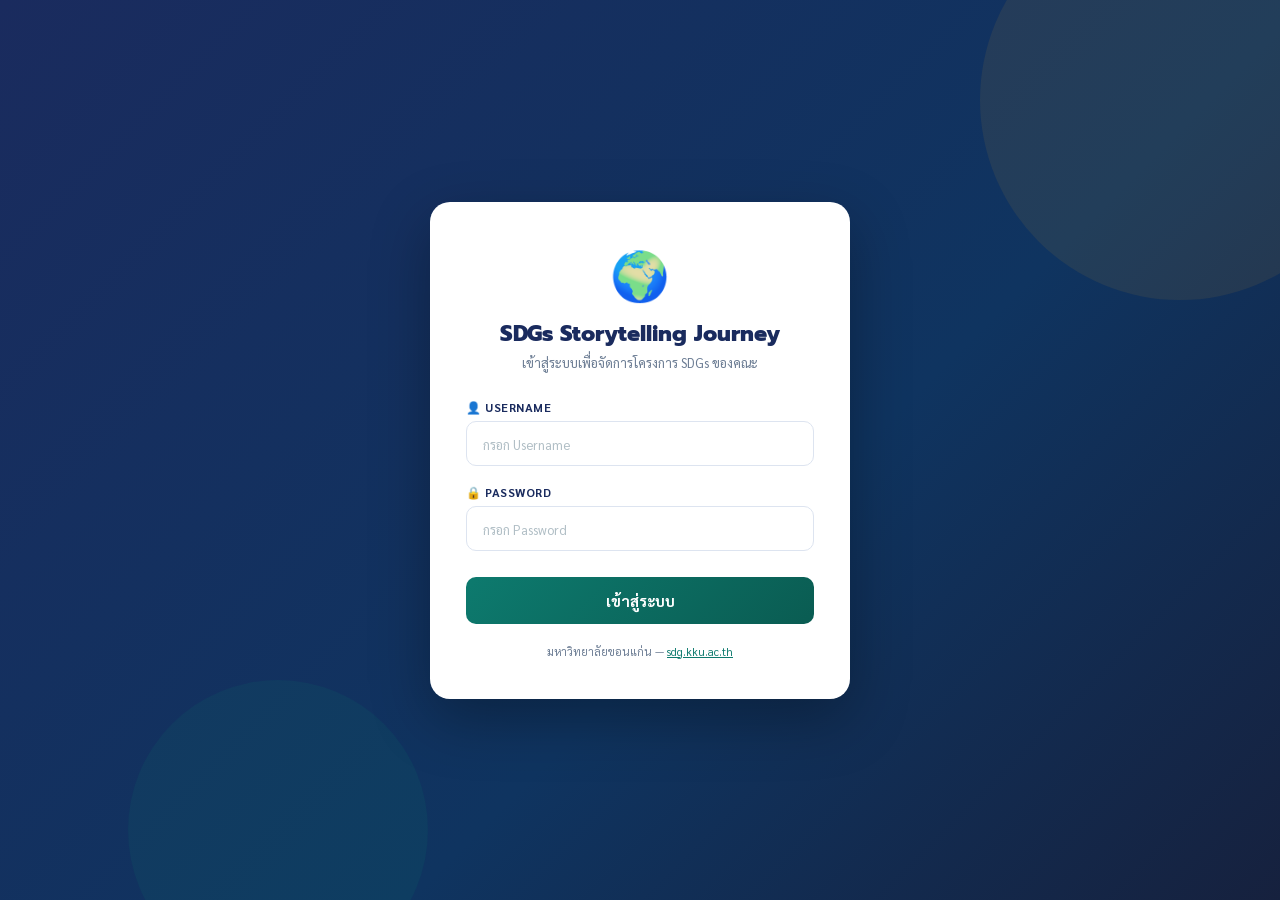
==== index.html @ 26da1ef9 "index.html" ====
<!DOCTYPE html>
<html lang="th">
<head>
  <meta charset="UTF-8">
  <meta name="viewport" content="width=device-width, initial-scale=1.0">
  <title>เข้าสู่ระบบ — SDGs Storytelling Journey</title>
  <link href="https://fonts.googleapis.com/css2?family=Sarabun:wght@300;400;500;600;700;800&family=Prompt:wght@300;400;600;700;800&display=swap" rel="stylesheet">
  <link rel="stylesheet" href="styles.css">
  <style>
    .login-wrapper{min-height:100vh;display:flex;align-items:center;justify-content:center;background:linear-gradient(135deg,#1a2b5e 0%,#0f3460 60%,#16213e 100%);padding:20px;position:relative;overflow:hidden;}
    .login-wrapper::before{content:'';position:absolute;top:-100px;right:-100px;width:400px;height:400px;border-radius:50%;background:rgba(200,146,42,0.1);}
    .login-wrapper::after{content:'';position:absolute;bottom:-80px;left:10%;width:300px;height:300px;border-radius:50%;background:rgba(13,122,110,0.12);}
    .login-card{background:white;border-radius:20px;padding:40px 36px;width:100%;max-width:420px;box-shadow:0 20px 60px rgba(0,0,0,0.3);position:relative;z-index:1;}
    .login-logo{text-align:center;margin-bottom:28px;}
    .login-logo .emoji{font-size:48px;margin-bottom:12px;display:block;}
    .login-logo h1{font-family:'Prompt',sans-serif;font-size:22px;font-weight:800;color:var(--kku-navy);margin-bottom:4px;}
    .login-logo p{font-size:13px;color:var(--kku-gray);}
    .login-field{margin-bottom:18px;}
    .login-field label{font-size:12px;font-weight:700;color:var(--kku-navy);letter-spacing:0.5px;text-transform:uppercase;margin-bottom:6px;display:block;}
    .login-field input{width:100%;padding:12px 16px;border:1.5px solid var(--kku-border);border-radius:10px;font-family:'Sarabun',sans-serif;font-size:15px;outline:none;transition:all 0.2s;}
    .login-field input:focus{border-color:var(--kku-teal);box-shadow:0 0 0 3px rgba(13,122,110,0.1);}
    .login-btn{width:100%;padding:14px;background:linear-gradient(135deg,var(--kku-teal),#0a5c52);color:white;border:none;border-radius:10px;font-family:'Sarabun',sans-serif;font-size:15px;font-weight:700;cursor:pointer;transition:all 0.2s;margin-top:8px;}
    .login-btn:hover{transform:translateY(-2px);box-shadow:0 6px 20px rgba(13,122,110,0.4);}
    .login-btn:disabled{opacity:0.6;cursor:not-allowed;transform:none;}
    .login-error{background:#fff5f5;border:1px solid #ffd7d7;color:#e74c3c;padding:10px 14px;border-radius:8px;font-size:13px;margin-bottom:16px;display:none;text-align:center;}
    .login-error.show{display:block;}
    .login-footer{text-align:center;margin-top:20px;font-size:11px;color:var(--kku-gray);}
  </style>
</head>
<body>
<div class="login-wrapper">
  <div class="login-card">
    <div class="login-logo">
      <span class="emoji">🌍</span>
      <h1>SDGs Storytelling Journey</h1>
      <p>เข้าสู่ระบบเพื่อจัดการโครงการ SDGs ของคณะ</p>
    </div>
    <div class="login-error" id="loginError"></div>
    <div class="login-field">
      <label>👤 Username</label>
      <input type="text" id="username" placeholder="กรอก Username" autocomplete="username">
    </div>
    <div class="login-field">
      <label>🔒 Password</label>
      <input type="password" id="password" placeholder="กรอก Password" autocomplete="current-password">
    </div>
    <button class="login-btn" id="loginBtn" onclick="doLogin()">เข้าสู่ระบบ</button>
    <div class="login-footer">มหาวิทยาลัยขอนแก่น — <a href="https://sdg.kku.ac.th" style="color:var(--kku-teal)">sdg.kku.ac.th</a></div>
  </div>
</div>
<script>
// ⚠️ ใส่ URL เดียวกับใน app-sdgs.js
const API_URL = 'https://script.google.com/macros/s/AKfycbz3GW1VJu64Km4n9rypJGkpVUV67hJTUNVjgd6P4mC_xLfkzTocqQq1fVTcHf-sWgGz/exec';

// Enter key = submit
document.getElementById('password').addEventListener('keydown', function(e) {
  if (e.key === 'Enter') doLogin();
});
document.getElementById('username').addEventListener('keydown', function(e) {
  if (e.key === 'Enter') document.getElementById('password').focus();
});

async function doLogin() {
  const username = document.getElementById('username').value.trim();
  const password = document.getElementById('password').value.trim();
  const errDiv = document.getElementById('loginError');
  const btn = document.getElementById('loginBtn');

  errDiv.classList.remove('show');

  if (!username || !password) {
    errDiv.textContent = 'กรุณากรอก Username และ Password';
    errDiv.classList.add('show');
    return;
  }

  btn.textContent = '⏳ กำลังเข้าสู่ระบบ...';
  btn.disabled = true;

  try {
    const url = API_URL + '?action=login&username=' + encodeURIComponent(username) + '&password=' + encodeURIComponent(password);
    const res = await fetch(url);
    const result = await res.json();

    if (result.status === 'success') {
      // Save session
      sessionStorage.setItem('sdg_user', JSON.stringify({
        username: result.username,
        faculty_name: result.faculty_name,
        role: result.role
      }));
      // Redirect to dashboard
      window.location.href = 'dashboard.html';
    } else {
      errDiv.textContent = result.message || 'เข้าสู่ระบบไม่สำเร็จ';
      errDiv.classList.add('show');
    }
  } catch (error) {
    errDiv.textContent = 'เกิดข้อผิดพลาด: ' + error.message;
    errDiv.classList.add('show');
  } finally {
    btn.textContent = 'เข้าสู่ระบบ';
    btn.disabled = false;
  }
}
</script>
</body>
</html>
---- styles.css ----
/* ══════════════════════════════════════════
   SDGs Storytelling Journey – KKU SDG Template
   styles.css
   ══════════════════════════════════════════ */

:root {
  --kku-navy: #1a2b5e;
  --kku-gold: #c8922a;
  --kku-teal: #0d7a6e;
  --kku-light: #f4f7fb;
  --kku-white: #ffffff;
  --kku-gray: #6b7c93;
  --kku-border: #dde4f0;
  --accent1: #e74c3c;
  --accent2: #3498db;
  --accent3: #27ae60;
  --shadow-sm: 0 2px 8px rgba(26,43,94,0.08);
  --shadow-md: 0 6px 24px rgba(26,43,94,0.12);
  --shadow-lg: 0 12px 48px rgba(26,43,94,0.18);
}

* { box-sizing: border-box; margin: 0; padding: 0; }

body {
  font-family: 'Sarabun', sans-serif;
  background: var(--kku-light);
  color: #1e2d4a;
  min-height: 100vh;
}

/* ── HEADER ── */
.site-header {
  background: linear-gradient(135deg, var(--kku-navy) 0%, #0f3460 60%, #16213e 100%);
  padding: 0;
  position: relative;
  overflow: hidden;
}
.site-header::before {
  content: '';
  position: absolute;
  top: -60px; right: -80px;
  width: 340px; height: 340px;
  border-radius: 50%;
  background: rgba(200,146,42,0.12);
}
.site-header::after {
  content: '';
  position: absolute;
  bottom: -40px; left: 10%;
  width: 200px; height: 200px;
  border-radius: 50%;
  background: rgba(13,122,110,0.15);
}
.header-inner {
  max-width: 900px;
  margin: 0 auto;
  padding: 36px 32px 28px;
  position: relative; z-index: 1;
}
.header-badge {
  display: inline-flex;
  align-items: center;
  gap: 8px;
  background: rgba(200,146,42,0.18);
  border: 1px solid rgba(200,146,42,0.4);
  color: #f0c76a;
  font-size: 11px;
  font-weight: 700;
  letter-spacing: 1.5px;
  text-transform: uppercase;
  padding: 5px 14px;
  border-radius: 20px;
  margin-bottom: 14px;
}
.header-badge .dot {
  width: 7px; height: 7px;
  background: #f0c76a;
  border-radius: 50%;
  animation: pulse 1.8s infinite;
}
@keyframes pulse { 0%,100%{opacity:1} 50%{opacity:0.4} }

.header-title {
  font-family: 'Prompt', sans-serif;
  font-size: 28px;
  font-weight: 800;
  color: #ffffff;
  line-height: 1.2;
  margin-bottom: 8px;
}
.header-title span { color: #f0c76a; }
.header-subtitle {
  color: rgba(255,255,255,0.65);
  font-size: 14px;
  font-weight: 400;
  line-height: 1.6;
}
.header-sdg-row {
  display: flex;
  align-items: center;
  gap: 6px;
  margin-top: 18px;
  flex-wrap: wrap;
}
.sdg-mini-badge {
  width: 28px; height: 28px;
  border-radius: 5px;
  display: flex; align-items: center; justify-content: center;
  font-size: 9px; font-weight: 800;
  color: white; cursor: default;
  transition: transform 0.15s;
}
.sdg-mini-badge:hover { transform: scale(1.18); }

/* ── MAIN CONTAINER ── */
.main { max-width: 900px; margin: 0 auto; padding: 32px 20px 60px; }

/* ── SECTION WRAPPER ── */
.section-card {
  background: white;
  border-radius: 16px;
  box-shadow: var(--shadow-sm);
  border: 1px solid var(--kku-border);
  margin-bottom: 20px;
  overflow: hidden;
  transition: box-shadow 0.2s;
}
.section-card:hover { box-shadow: var(--shadow-md); }

.section-header {
  display: flex;
  align-items: center;
  gap: 14px;
  padding: 18px 24px;
  border-bottom: 1px solid var(--kku-border);
  background: linear-gradient(to right, #f8faff, white);
  cursor: pointer;
  user-select: none;
}
.section-icon {
  width: 42px; height: 42px;
  border-radius: 11px;
  display: flex; align-items: center; justify-content: center;
  font-size: 18px;
  flex-shrink: 0;
}
.section-num {
  font-family: 'Prompt', sans-serif;
  font-size: 11px;
  font-weight: 700;
  letter-spacing: 1.5px;
  text-transform: uppercase;
  color: var(--kku-gray);
}
.section-title {
  font-family: 'Prompt', sans-serif;
  font-size: 16px;
  font-weight: 700;
  color: var(--kku-navy);
}
.section-toggle {
  margin-left: auto;
  width: 28px; height: 28px;
  border-radius: 8px;
  background: var(--kku-light);
  border: none;
  cursor: pointer;
  display: flex; align-items: center; justify-content: center;
  font-size: 12px;
  transition: all 0.2s;
  color: var(--kku-gray);
  flex-shrink: 0;
}
.section-toggle.open { background: var(--kku-navy); color: white; transform: rotate(180deg); }

.section-body {
  padding: 24px;
  display: none;
}
.section-body.open { display: block; }

/* ── FORM ELEMENTS ── */
.field-group { margin-bottom: 18px; }
.field-row { display: grid; grid-template-columns: 1fr 1fr; gap: 16px; }
.field-row-3 { display: grid; grid-template-columns: 1fr 1fr 1fr; gap: 14px; }

label {
  display: block;
  font-size: 12px;
  font-weight: 700;
  color: var(--kku-navy);
  letter-spacing: 0.5px;
  text-transform: uppercase;
  margin-bottom: 6px;
}
label .req { color: #e74c3c; margin-left: 2px; }
label .hint {
  font-weight: 400;
  text-transform: none;
  color: var(--kku-gray);
  font-size: 11px;
  letter-spacing: 0;
  margin-left: 6px;
}

input[type="text"],
input[type="date"],
input[type="url"],
select,
textarea {
  width: 100%;
  padding: 10px 14px;
  border: 1.5px solid var(--kku-border);
  border-radius: 9px;
  font-family: 'Sarabun', sans-serif;
  font-size: 14px;
  color: #1e2d4a;
  background: white;
  transition: border-color 0.2s, box-shadow 0.2s;
  outline: none;
  appearance: none;
}
input:focus, select:focus, textarea:focus {
  border-color: var(--kku-teal);
  box-shadow: 0 0 0 3px rgba(13,122,110,0.1);
}
textarea { resize: vertical; min-height: 80px; line-height: 1.6; }
select {
  cursor: pointer;
  background-image: url("data:image/svg+xml,%3Csvg xmlns='http://www.w3.org/2000/svg' width='12' height='8' viewBox='0 0 12 8'%3E%3Cpath d='M1 1l5 5 5-5' stroke='%236b7c93' stroke-width='1.5' fill='none' stroke-linecap='round'/%3E%3C/svg%3E");
  background-repeat: no-repeat;
  background-position: right 12px center;
  padding-right: 36px;
}

::placeholder { color: #b0bec5; font-size: 13px; }

/* ── VALIDATION ── */
.field-error input,
.field-error textarea,
.field-error select {
  border-color: #e74c3c !important;
  box-shadow: 0 0 0 3px rgba(231,76,60,0.1) !important;
}
.error-msg {
  color: #e74c3c;
  font-size: 11px;
  font-weight: 600;
  margin-top: 4px;
  display: none;
}
.field-error .error-msg {
  display: block;
}

/* ── SDG PICKER ── */
.sdg-picker-grid {
  display: grid;
  grid-template-columns: repeat(9, 1fr);
  gap: 6px;
  margin-top: 8px;
}
.sdg-pick-btn {
  aspect-ratio: 1;
  border-radius: 8px;
  border: none;
  cursor: pointer;
  display: flex; flex-direction: column;
  align-items: center; justify-content: center;
  font-size: 10px; font-weight: 800;
  color: white;
  opacity: 0.45;
  transition: opacity 0.15s, transform 0.15s, box-shadow 0.15s;
  position: relative;
}
.sdg-pick-btn:hover { opacity: 0.8; transform: scale(1.07); }
.sdg-pick-btn.selected { opacity: 1; transform: scale(1.07); box-shadow: 0 3px 12px rgba(0,0,0,0.25); }
.sdg-pick-btn .sdg-num { font-size: 13px; font-weight: 800; line-height: 1; }
.sdg-pick-btn .sdg-lbl { font-size: 7px; font-weight: 600; line-height: 1.2; text-align: center; margin-top: 2px; opacity: 0.9; }

/* SDG colors */
.sdg-1{background:#e5243b} .sdg-2{background:#dda63a} .sdg-3{background:#4c9f38}
.sdg-4{background:#c5192d} .sdg-5{background:#ff3a21} .sdg-6{background:#26bde2}
.sdg-7{background:#fcc30b;color:#333 !important} .sdg-8{background:#a21942}
.sdg-9{background:#fd6925} .sdg-10{background:#dd1367} .sdg-11{background:#fd9d24;color:#333 !important}
.sdg-12{background:#bf8b2e} .sdg-13{background:#3f7e44} .sdg-14{background:#0a97d9}
.sdg-15{background:#56c02b} .sdg-16{background:#00689d} .sdg-17{background:#19486a}

/* ── ACTIVITIES TIMELINE ── */
.activities-list { list-style: none; }
.activity-item {
  display: flex;
  gap: 16px;
  margin-bottom: 16px;
  position: relative;
}
.activity-item::before {
  content: '';
  position: absolute;
  left: 19px; top: 42px;
  width: 2px;
  bottom: -16px;
  background: linear-gradient(to bottom, var(--kku-teal), transparent);
  opacity: 0.3;
}
.activity-item:last-child::before { display: none; }

.activity-dot {
  width: 40px; height: 40px;
  border-radius: 50%;
  background: linear-gradient(135deg, var(--kku-teal), #0a5c52);
  color: white;
  display: flex; align-items: center; justify-content: center;
  font-size: 14px; font-weight: 800;
  flex-shrink: 0;
  box-shadow: 0 3px 10px rgba(13,122,110,0.3);
  font-family: 'Prompt', sans-serif;
}
.activity-content { flex: 1; }
.activity-fields {
  background: #f8fbff;
  border: 1.5px solid #e0eaf8;
  border-radius: 12px;
  padding: 14px 16px;
}
.activity-fields .field-row { grid-template-columns: 2fr 1fr 1fr; }

.add-btn {
  display: flex;
  align-items: center;
  gap: 8px;
  padding: 10px 18px;
  border: 2px dashed var(--kku-teal);
  border-radius: 10px;
  background: transparent;
  color: var(--kku-teal);
  font-family: 'Sarabun', sans-serif;
  font-size: 13px;
  font-weight: 600;
  cursor: pointer;
  transition: all 0.2s;
  width: 100%;
  justify-content: center;
  margin-top: 8px;
}
.add-btn:hover { background: rgba(13,122,110,0.06); border-style: solid; }

.remove-btn {
  width: 28px; height: 28px;
  border-radius: 7px;
  border: 1.5px solid #ffd7d7;
  background: #fff5f5;
  color: #e74c3c;
  cursor: pointer;
  font-size: 12px;
  display: flex; align-items: center; justify-content: center;
  margin-top: 8px;
  transition: all 0.2s;
  flex-shrink: 0;
  align-self: flex-start;
}
.remove-btn:hover { background: #e74c3c; color: white; }

/* ── OUTCOMES / IMPACT ── */
.outcome-grid {
  display: grid;
  grid-template-columns: repeat(3, 1fr);
  gap: 12px;
  margin-bottom: 16px;
}
.outcome-card {
  background: #f8fbff;
  border: 1.5px solid #e0eaf8;
  border-radius: 12px;
  padding: 14px;
  text-align: center;
  position: relative;
  transition: border-color 0.2s;
}
.outcome-card:hover { border-color: var(--kku-teal); }
.outcome-card .oc-icon { font-size: 24px; margin-bottom: 8px; display: block; }
.outcome-card label { text-align: center; text-transform: none; font-size: 11.5px; font-weight: 600; color: var(--kku-gray); margin-bottom: 6px; }
.outcome-card input { text-align: center; font-size: 20px; font-weight: 800; font-family: 'Prompt', sans-serif; color: var(--kku-navy); padding: 4px 8px; border: none; border-bottom: 2px solid var(--kku-border); border-radius: 0; width: 100%; }
.outcome-card input:focus { border-bottom-color: var(--kku-teal); box-shadow: none; }
.outcome-card .unit { font-size: 11px; color: var(--kku-gray); margin-top: 4px; }

/* ── QUOTE BLOCK ── */
.quote-block {
  background: linear-gradient(135deg, rgba(13,122,110,0.06), rgba(26,43,94,0.04));
  border-left: 4px solid var(--kku-teal);
  border-radius: 0 12px 12px 0;
  padding: 16px 18px;
  margin-top: 8px;
}
.quote-block textarea { background: transparent; border: none; padding: 0; font-style: italic; font-size: 14px; min-height: 60px; }
.quote-block textarea:focus { box-shadow: none; border: none; }
.quote-attr { margin-top: 8px; display: flex; align-items: center; gap: 8px; }
.quote-attr input { border: none; border-bottom: 1.5px solid var(--kku-border); border-radius: 0; padding: 4px 0; font-size: 12px; color: var(--kku-gray); background: transparent; }
.quote-attr input:focus { box-shadow: none; border-bottom-color: var(--kku-teal); }
.quote-dash { color: var(--kku-gray); font-size: 12px; }

/* ── PREVIEW AREA ── */
.preview-panel {
  background: linear-gradient(135deg, var(--kku-navy) 0%, #0f3460 100%);
  border-radius: 16px;
  padding: 28px;
  color: white;
  margin-bottom: 20px;
  position: relative;
  overflow: hidden;
}
.preview-panel::before {
  content: ''; position: absolute;
  top: -50px; right: -50px;
  width: 220px; height: 220px;
  border-radius: 50%;
  background: rgba(200,146,42,0.1);
}
.preview-title {
  font-family: 'Prompt', sans-serif;
  font-size: 13px; font-weight: 700;
  letter-spacing: 1.5px; text-transform: uppercase;
  color: #f0c76a; margin-bottom: 16px;
  display: flex; align-items: center; gap: 8px;
}
.preview-title::after { content:''; flex:1; height:1px; background:rgba(240,199,106,0.25); }

.story-flow {
  display: flex;
  align-items: center;
  gap: 10px;
  flex-wrap: wrap;
  position: relative; z-index: 1;
}
.story-node {
  background: rgba(255,255,255,0.1);
  border: 1px solid rgba(255,255,255,0.2);
  border-radius: 10px;
  padding: 10px 14px;
  font-size: 12px;
  line-height: 1.4;
  min-width: 120px;
  backdrop-filter: blur(4px);
  transition: background 0.2s;
}
.story-node:hover { background: rgba(255,255,255,0.16); }
.story-node .node-label {
  font-size: 9px; font-weight: 700; letter-spacing: 1px;
  text-transform: uppercase; color: #f0c76a; margin-bottom: 4px;
}
.story-node .node-val {
  font-weight: 600; color: white; font-size: 13px;
}
.story-arrow {
  font-size: 18px; color: rgba(255,255,255,0.4);
  flex-shrink: 0;
}

.sdg-display-tags {
  display: flex; flex-wrap: wrap; gap: 6px;
  margin-top: 12px; position: relative; z-index:1;
}
.sdg-display-tag {
  padding: 4px 10px;
  border-radius: 20px;
  font-size: 11px; font-weight: 700;
  color: white;
  display: flex; align-items: center; gap: 4px;
}

/* ── ACTION BUTTONS ── */
.action-bar {
  display: flex; gap: 12px; margin-top: 24px;
  flex-wrap: wrap;
}
.btn-primary {
  background: linear-gradient(135deg, var(--kku-teal), #0a5c52);
  color: white;
  border: none;
  padding: 12px 28px;
  border-radius: 10px;
  font-family: 'Sarabun', sans-serif;
  font-size: 14px; font-weight: 700;
  cursor: pointer;
  box-shadow: 0 4px 14px rgba(13,122,110,0.35);
  transition: all 0.2s;
  display: flex; align-items: center; gap: 8px;
}
.btn-primary:hover { transform: translateY(-2px); box-shadow: 0 6px 20px rgba(13,122,110,0.45); }
.btn-secondary {
  background: white;
  color: var(--kku-navy);
  border: 1.5px solid var(--kku-border);
  padding: 12px 24px;
  border-radius: 10px;
  font-family: 'Sarabun', sans-serif;
  font-size: 14px; font-weight: 600;
  cursor: pointer;
  transition: all 0.2s;
  display: flex; align-items: center; gap: 8px;
}
.btn-secondary:hover { border-color: var(--kku-navy); background: var(--kku-light); }
.btn-save {
  background: linear-gradient(135deg, var(--kku-gold), #a67820);
  color: white;
  border: none;
  padding: 12px 28px;
  border-radius: 10px;
  font-family: 'Sarabun', sans-serif;
  font-size: 14px; font-weight: 700;
  cursor: pointer;
  box-shadow: 0 4px 14px rgba(200,146,42,0.35);
  transition: all 0.2s;
  display: flex; align-items: center; gap: 8px;
}
.btn-save:hover { transform: translateY(-2px); box-shadow: 0 6px 20px rgba(200,146,42,0.45); }

/* ── PRINT / OUTPUT PREVIEW ── */
.output-preview {
  display: none;
  background: white;
  border-radius: 16px;
  padding: 36px;
  box-shadow: var(--shadow-lg);
  border: 1px solid var(--kku-border);
  margin-bottom: 20px;
}
.output-preview.show { display: block; }
.op-header { display: flex; align-items: flex-start; justify-content: space-between; margin-bottom: 24px; padding-bottom: 20px; border-bottom: 2px solid var(--kku-border); }
.op-logo-area { display: flex; align-items: center; gap: 12px; }
.op-logo-circle { width: 50px; height: 50px; border-radius: 50%; background: linear-gradient(135deg, var(--kku-navy), #0f3460); display: flex; align-items:center; justify-content:center; font-size:20px; }
.op-uni { font-family: 'Prompt', sans-serif; font-size: 13px; font-weight: 700; color: var(--kku-navy); }
.op-sub { font-size: 11px; color: var(--kku-gray); }
.op-year { font-family: 'Prompt', sans-serif; font-size: 28px; font-weight: 800; color: var(--kku-gold); text-align: right; }
.op-year small { display: block; font-size: 10px; color: var(--kku-gray); font-weight: 400; }

.op-title { font-family: 'Prompt', sans-serif; font-size: 22px; font-weight: 800; color: var(--kku-navy); margin-bottom: 6px; }
.op-partners { font-size: 13px; color: var(--kku-gray); margin-bottom: 20px; }

/* ── OUTPUT: INFO GRID ── */
.op-info-grid {
  display: grid;
  grid-template-columns: 1fr 1fr;
  gap: 10px;
  margin-bottom: 20px;
  background: var(--kku-light);
  border-radius: 12px;
  padding: 16px;
}
.op-info-item {
  font-size: 13px;
  color: #1e2d4a;
  line-height: 1.5;
}
.op-info-label {
  font-size: 10px;
  font-weight: 700;
  text-transform: uppercase;
  letter-spacing: 0.5px;
  color: var(--kku-gray);
  margin-bottom: 2px;
}

/* ── OUTPUT: OBJECTIVE ── */
.op-objective {
  background: #f0f7ff;
  border: 1.5px solid #d0e8f8;
  border-radius: 12px;
  padding: 14px 18px;
  margin-bottom: 20px;
}
.op-objective-label {
  font-size: 11px;
  font-weight: 700;
  color: #2980b9;
  text-transform: uppercase;
  letter-spacing: 1px;
  margin-bottom: 6px;
}
.op-objective-text {
  font-size: 14px;
  color: #1e2d4a;
  line-height: 1.6;
}

.op-timeline {
  position: relative;
  padding-left: 28px;
  border-left: 3px solid var(--kku-teal);
  margin-bottom: 24px;
}
.op-tl-item { position: relative; margin-bottom: 18px; }
.op-tl-dot {
  position: absolute;
  left: -34px;
  top: 3px;
  width: 14px; height: 14px;
  border-radius: 50%;
  background: var(--kku-teal);
  border: 2px solid white;
  box-shadow: 0 0 0 2px var(--kku-teal);
}
.op-tl-phase { font-size: 10px; font-weight: 700; letter-spacing: 1px; text-transform: uppercase; color: var(--kku-teal); }
.op-tl-act { font-size: 14px; font-weight: 600; color: var(--kku-navy); }
.op-tl-desc { font-size: 13px; color: var(--kku-gray); margin-top: 2px; line-height: 1.5; }

.op-metrics { display: grid; grid-template-columns: repeat(3, 1fr); gap: 12px; margin-bottom: 24px; }
.op-metric { background: var(--kku-light); border-radius: 10px; padding: 14px; text-align: center; }
.op-metric .val { font-family: 'Prompt', sans-serif; font-size: 22px; font-weight: 800; color: var(--kku-navy); }
.op-metric .lbl { font-size: 11px; color: var(--kku-gray); margin-top: 2px; }

.op-sdg-bar { display: flex; gap: 6px; flex-wrap: wrap; margin-bottom: 20px; }
.op-quote { border-left: 4px solid var(--kku-gold); padding: 12px 16px; background: #fffbf2; border-radius: 0 10px 10px 0; font-style: italic; color: #6b5c2e; font-size: 13px; margin-bottom: 20px; }
.op-quote-attr { font-size: 11px; font-weight: 700; color: var(--kku-gold); margin-top: 6px; font-style: normal; }

/* ── OUTPUT: SPILLOVER ── */
.op-spillover {
  background: linear-gradient(135deg, #f0faf7, #f0f7ff);
  border: 1.5px solid #b8e8de;
  border-radius: 12px;
  padding: 14px 18px;
  margin-bottom: 20px;
}
.op-spillover-label {
  font-size: 11px;
  font-weight: 700;
  color: var(--kku-teal);
  text-transform: uppercase;
  letter-spacing: 1px;
  margin-bottom: 6px;
}
.op-spillover-text {
  font-size: 13px;
  color: #1e2d4a;
  line-height: 1.6;
}

/* ── OUTPUT: SDG EXPLANATION ── */
.op-sdg-explain {
  background: #f8f9ff;
  border: 1.5px solid #dde4f0;
  border-radius: 12px;
  padding: 14px 18px;
  margin-bottom: 20px;
}
.op-sdg-explain-label {
  font-size: 11px;
  font-weight: 700;
  color: var(--accent2);
  text-transform: uppercase;
  letter-spacing: 1px;
  margin-bottom: 6px;
}
.op-sdg-explain-text {
  font-size: 13px;
  color: #1e2d4a;
  line-height: 1.6;
}

/* ── OUTPUT: LINKS ── */
.op-links {
  display: flex;
  gap: 12px;
  margin-bottom: 20px;
  flex-wrap: wrap;
}
.op-link-item {
  display: inline-flex;
  align-items: center;
  gap: 6px;
  padding: 8px 14px;
  background: var(--kku-light);
  border: 1px solid var(--kku-border);
  border-radius: 8px;
  font-size: 12px;
  color: var(--kku-teal);
  text-decoration: none;
  font-weight: 600;
  transition: all 0.2s;
}
.op-link-item:hover {
  background: var(--kku-teal);
  color: white;
  border-color: var(--kku-teal);
}

.op-footer { display: flex; justify-content: space-between; align-items: center; padding-top: 16px; border-top: 1px solid var(--kku-border); font-size: 11px; color: var(--kku-gray); }

/* ── HELPER ── */
.tip-box {
  background: linear-gradient(135deg, #e8f8f5, #f0f7ff);
  border: 1px solid #b8e8de;
  border-radius: 10px;
  padding: 12px 16px;
  font-size: 12px;
  color: #2d6a5e;
  margin-bottom: 18px;
  display: flex; align-items: flex-start; gap: 8px;
}
.tip-box .tip-icon { font-size: 16px; flex-shrink: 0; }

/* ── PROGRESS STEPS ── */
.progress-steps {
  display: flex;
  align-items: center;
  margin-bottom: 24px;
  background: white;
  border-radius: 14px;
  padding: 16px 24px;
  border: 1px solid var(--kku-border);
  box-shadow: var(--shadow-sm);
}
.step-item {
  display: flex; flex-direction: column; align-items: center;
  gap: 6px; flex: 1; position: relative;
  cursor: pointer;
}
.step-item:not(:last-child)::after {
  content: '';
  position: absolute;
  top: 16px; left: calc(50% + 16px);
  width: calc(100% - 32px);
  height: 2px;
  background: var(--kku-border);
}
.step-item.done:not(:last-child)::after { background: var(--kku-teal); }
.step-circle {
  width: 32px; height: 32px;
  border-radius: 50%;
  background: var(--kku-border);
  color: var(--kku-gray);
  display: flex; align-items: center; justify-content: center;
  font-size: 12px; font-weight: 700;
  transition: all 0.3s;
  font-family: 'Prompt', sans-serif;
}
.step-item.active .step-circle { background: var(--kku-teal); color: white; box-shadow: 0 3px 10px rgba(13,122,110,0.35); }
.step-item.done .step-circle { background: var(--kku-navy); color: white; }
.step-label { font-size: 10px; font-weight: 600; color: var(--kku-gray); text-align: center; }
.step-item.active .step-label { color: var(--kku-teal); }
.step-item.done .step-label { color: var(--kku-navy); }

/* ── TOAST NOTIFICATION ── */
.toast {
  position: fixed;
  bottom: 30px;
  right: 30px;
  background: var(--kku-navy);
  color: white;
  padding: 14px 24px;
  border-radius: 12px;
  font-size: 14px;
  font-weight: 600;
  box-shadow: var(--shadow-lg);
  z-index: 9999;
  transform: translateY(100px);
  opacity: 0;
  transition: all 0.3s ease;
  display: flex;
  align-items: center;
  gap: 10px;
}
.toast.show {
  transform: translateY(0);
  opacity: 1;
}
.toast.success { background: var(--kku-teal); }
.toast.error { background: var(--accent1); }

/* ── RESPONSIVE ── */
@media (max-width: 640px) {
  .field-row, .field-row-3, .outcome-grid { grid-template-columns: 1fr; }
  .sdg-picker-grid { grid-template-columns: repeat(6, 1fr); }
  .op-metrics { grid-template-columns: 1fr 1fr; }
  .op-info-grid { grid-template-columns: 1fr; }
  .story-flow { flex-direction: column; }
  .header-title { font-size: 22px; }
  .activity-fields .field-row { grid-template-columns: 1fr; }
  .action-bar { flex-direction: column; }
  .action-bar button { width: 100%; justify-content: center; }
}

@media print {
  .site-header, .main > .section-card, .progress-steps, .action-bar, .preview-panel, .toast { display: none !important; }
  .output-preview { display: block !important; box-shadow: none !important; padding: 0 !important; }
  body { background: white; }
}
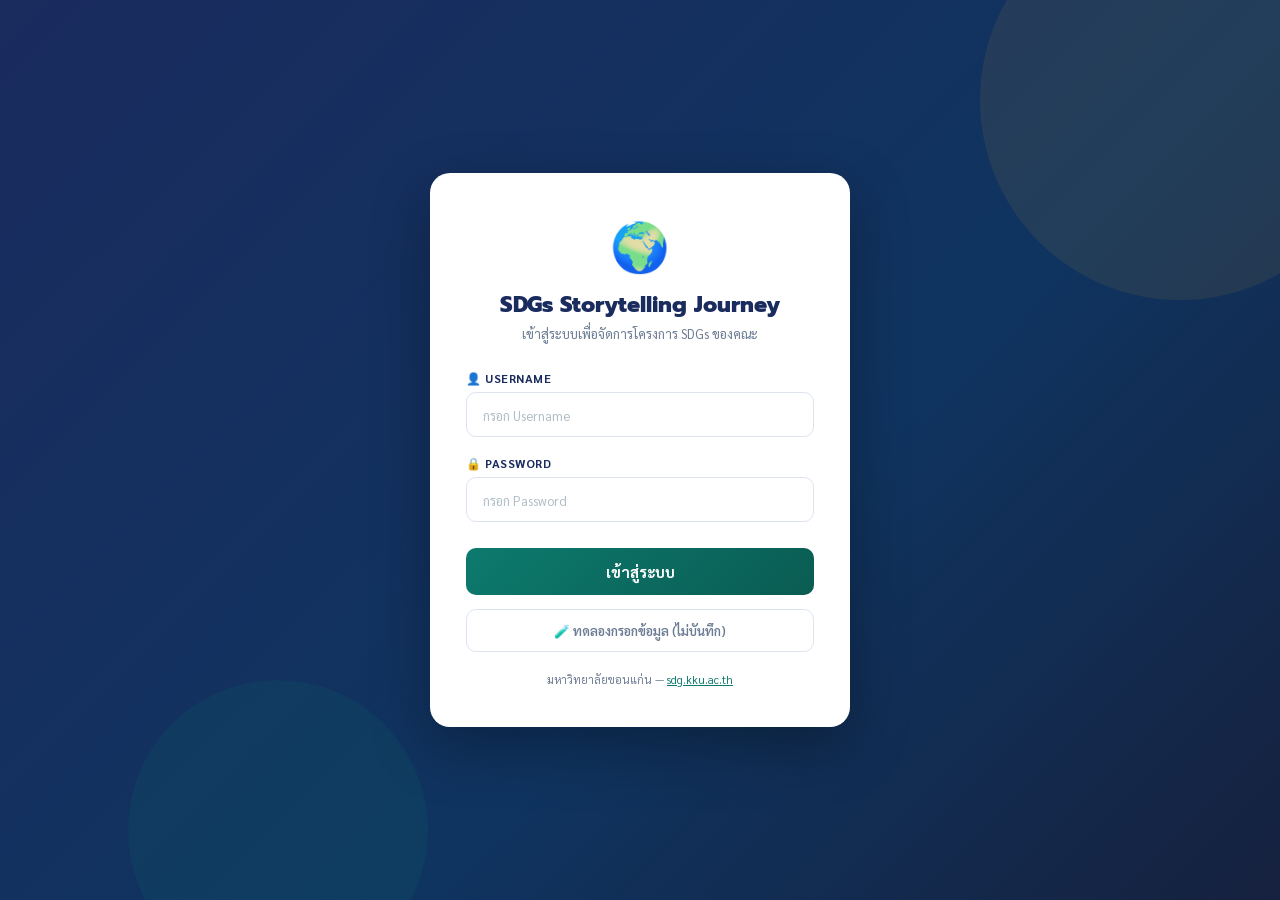
==== commit 6f7cb294: "index.html" ====
--- a/index.html
+++ b/index.html
@@ -45,6 +45,7 @@
       <input type="password" id="password" placeholder="กรอก Password" autocomplete="current-password">
     </div>
     <button class="login-btn" id="loginBtn" onclick="doLogin()">เข้าสู่ระบบ</button>
+    <a href="demo.html" style="display:block;text-align:center;margin-top:14px;padding:12px;border:1.5px solid var(--kku-border);border-radius:10px;color:var(--kku-gray);font-size:13px;font-weight:600;text-decoration:none;transition:all 0.2s;font-family:'Sarabun',sans-serif;">🧪 ทดลองกรอกข้อมูล (ไม่บันทึก)</a>
     <div class="login-footer">มหาวิทยาลัยขอนแก่น — <a href="https://sdg.kku.ac.th" style="color:var(--kku-teal)">sdg.kku.ac.th</a></div>
   </div>
 </div>
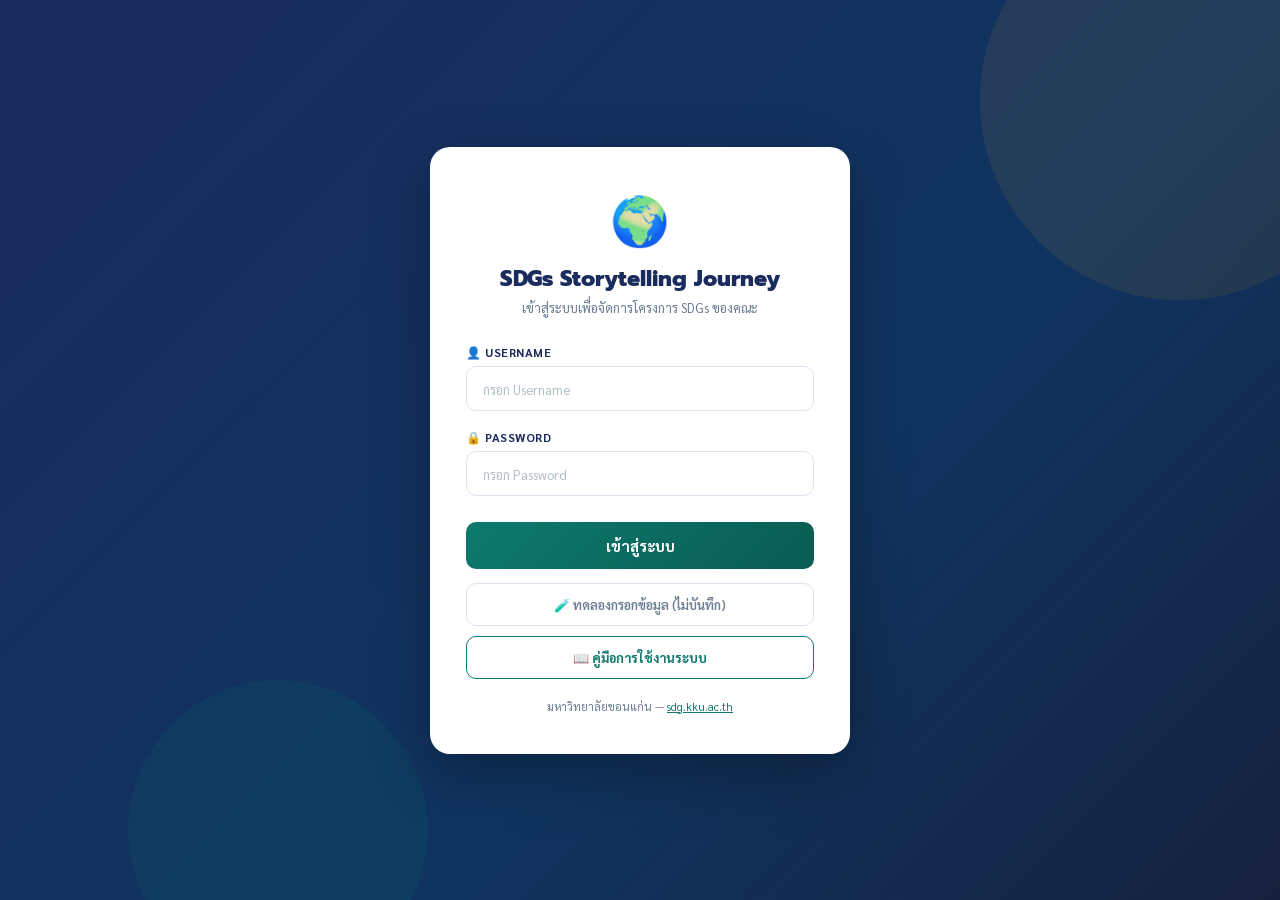
==== commit bf2ee56c: "Add files via upload" ====
--- a/index.html
+++ b/index.html
@@ -46,6 +46,7 @@
     </div>
     <button class="login-btn" id="loginBtn" onclick="doLogin()">เข้าสู่ระบบ</button>
     <a href="demo.html" style="display:block;text-align:center;margin-top:14px;padding:12px;border:1.5px solid var(--kku-border);border-radius:10px;color:var(--kku-gray);font-size:13px;font-weight:600;text-decoration:none;transition:all 0.2s;font-family:'Sarabun',sans-serif;">🧪 ทดลองกรอกข้อมูล (ไม่บันทึก)</a>
+    <a href="manual.pdf" target="_blank" rel="noopener" style="display:block;text-align:center;margin-top:10px;padding:12px;border:1.5px solid var(--kku-teal);border-radius:10px;color:var(--kku-teal);font-size:13px;font-weight:700;text-decoration:none;transition:all 0.2s;font-family:'Sarabun',sans-serif;">📖 คู่มือการใช้งานระบบ</a>
     <div class="login-footer">มหาวิทยาลัยขอนแก่น — <a href="https://sdg.kku.ac.th" style="color:var(--kku-teal)">sdg.kku.ac.th</a></div>
   </div>
 </div>
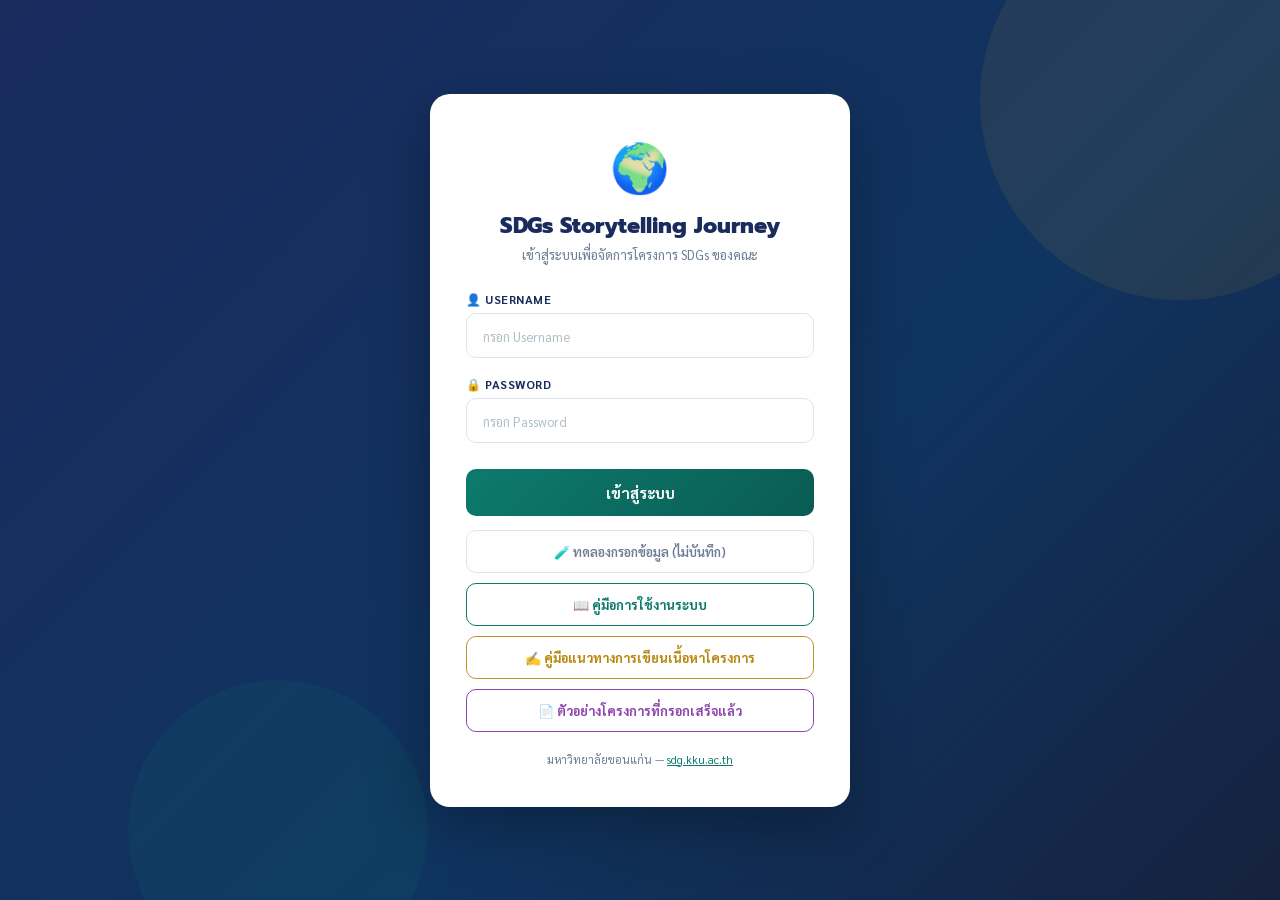
==== commit f6b6c6e3: "Add files via upload" ====
--- a/index.html
+++ b/index.html
@@ -47,6 +47,8 @@
     <button class="login-btn" id="loginBtn" onclick="doLogin()">เข้าสู่ระบบ</button>
     <a href="demo.html" style="display:block;text-align:center;margin-top:14px;padding:12px;border:1.5px solid var(--kku-border);border-radius:10px;color:var(--kku-gray);font-size:13px;font-weight:600;text-decoration:none;transition:all 0.2s;font-family:'Sarabun',sans-serif;">🧪 ทดลองกรอกข้อมูล (ไม่บันทึก)</a>
     <a href="manual.pdf" target="_blank" rel="noopener" style="display:block;text-align:center;margin-top:10px;padding:12px;border:1.5px solid var(--kku-teal);border-radius:10px;color:var(--kku-teal);font-size:13px;font-weight:700;text-decoration:none;transition:all 0.2s;font-family:'Sarabun',sans-serif;">📖 คู่มือการใช้งานระบบ</a>
+    <a href="content-guide.pdf" target="_blank" rel="noopener" style="display:block;text-align:center;margin-top:10px;padding:12px;border:1.5px solid var(--kku-gold);border-radius:10px;color:#b8860b;font-size:13px;font-weight:700;text-decoration:none;transition:all 0.2s;font-family:'Sarabun',sans-serif;">✍️ คู่มือแนวทางการเขียนเนื้อหาโครงการ</a>
+    <a href="example-projects.pdf" target="_blank" rel="noopener" style="display:block;text-align:center;margin-top:10px;padding:12px;border:1.5px solid #8e44ad;border-radius:10px;color:#8e44ad;font-size:13px;font-weight:700;text-decoration:none;transition:all 0.2s;font-family:'Sarabun',sans-serif;">📄 ตัวอย่างโครงการที่กรอกเสร็จแล้ว</a>
     <div class="login-footer">มหาวิทยาลัยขอนแก่น — <a href="https://sdg.kku.ac.th" style="color:var(--kku-teal)">sdg.kku.ac.th</a></div>
   </div>
 </div>
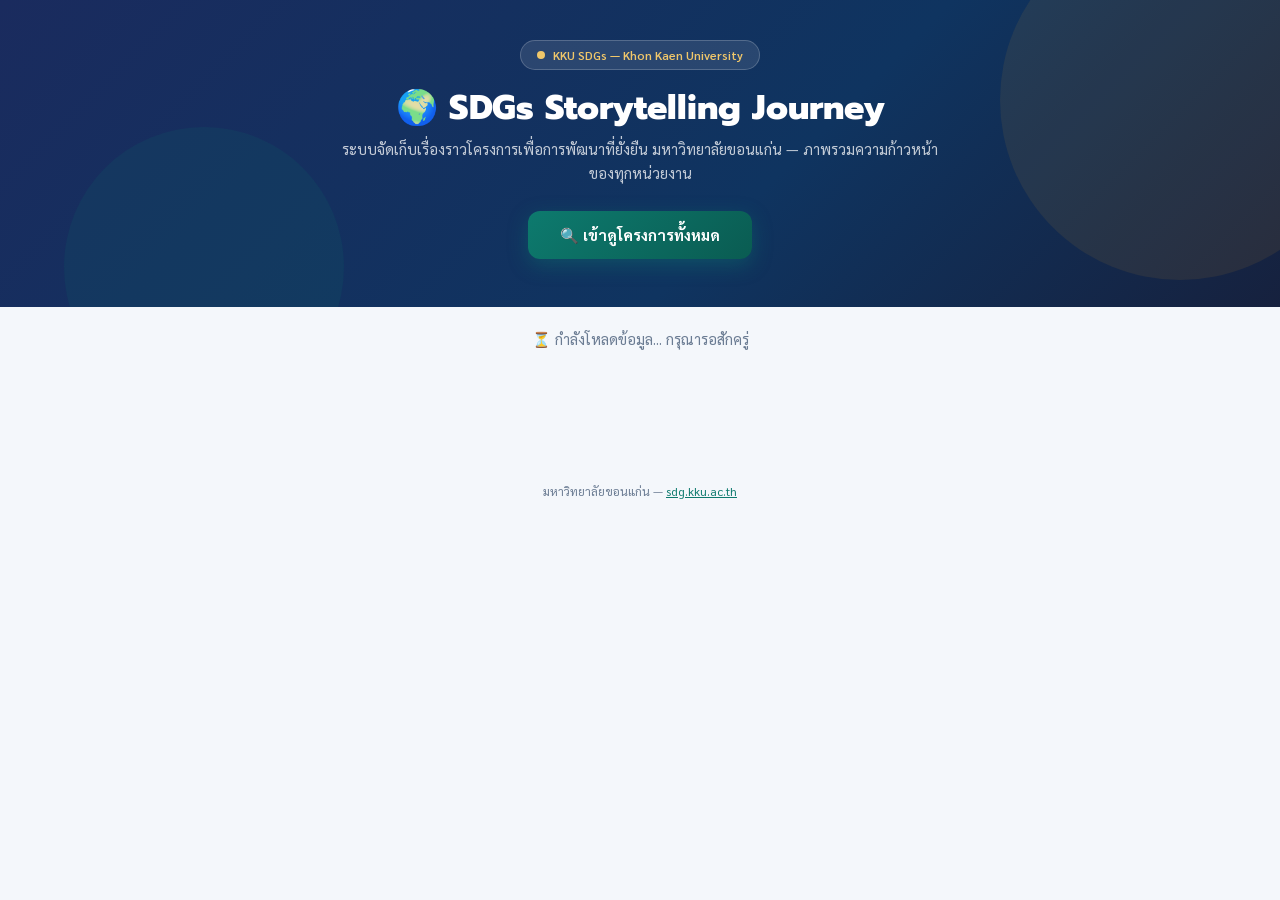
==== commit c7e9924e: "Add files via upload" ====
--- a/index.html
+++ b/index.html
@@ -3,110 +3,167 @@
 <head>
   <meta charset="UTF-8">
   <meta name="viewport" content="width=device-width, initial-scale=1.0">
-  <title>เข้าสู่ระบบ — SDGs Storytelling Journey</title>
+  <title>SDGs Storytelling Journey — ภาพรวมระบบ</title>
   <link href="https://fonts.googleapis.com/css2?family=Sarabun:wght@300;400;500;600;700;800&family=Prompt:wght@300;400;600;700;800&display=swap" rel="stylesheet">
   <link rel="stylesheet" href="styles.css">
   <style>
-    .login-wrapper{min-height:100vh;display:flex;align-items:center;justify-content:center;background:linear-gradient(135deg,#1a2b5e 0%,#0f3460 60%,#16213e 100%);padding:20px;position:relative;overflow:hidden;}
-    .login-wrapper::before{content:'';position:absolute;top:-100px;right:-100px;width:400px;height:400px;border-radius:50%;background:rgba(200,146,42,0.1);}
-    .login-wrapper::after{content:'';position:absolute;bottom:-80px;left:10%;width:300px;height:300px;border-radius:50%;background:rgba(13,122,110,0.12);}
-    .login-card{background:white;border-radius:20px;padding:40px 36px;width:100%;max-width:420px;box-shadow:0 20px 60px rgba(0,0,0,0.3);position:relative;z-index:1;}
-    .login-logo{text-align:center;margin-bottom:28px;}
-    .login-logo .emoji{font-size:48px;margin-bottom:12px;display:block;}
-    .login-logo h1{font-family:'Prompt',sans-serif;font-size:22px;font-weight:800;color:var(--kku-navy);margin-bottom:4px;}
-    .login-logo p{font-size:13px;color:var(--kku-gray);}
-    .login-field{margin-bottom:18px;}
-    .login-field label{font-size:12px;font-weight:700;color:var(--kku-navy);letter-spacing:0.5px;text-transform:uppercase;margin-bottom:6px;display:block;}
-    .login-field input{width:100%;padding:12px 16px;border:1.5px solid var(--kku-border);border-radius:10px;font-family:'Sarabun',sans-serif;font-size:15px;outline:none;transition:all 0.2s;}
-    .login-field input:focus{border-color:var(--kku-teal);box-shadow:0 0 0 3px rgba(13,122,110,0.1);}
-    .login-btn{width:100%;padding:14px;background:linear-gradient(135deg,var(--kku-teal),#0a5c52);color:white;border:none;border-radius:10px;font-family:'Sarabun',sans-serif;font-size:15px;font-weight:700;cursor:pointer;transition:all 0.2s;margin-top:8px;}
-    .login-btn:hover{transform:translateY(-2px);box-shadow:0 6px 20px rgba(13,122,110,0.4);}
-    .login-btn:disabled{opacity:0.6;cursor:not-allowed;transform:none;}
-    .login-error{background:#fff5f5;border:1px solid #ffd7d7;color:#e74c3c;padding:10px 14px;border-radius:8px;font-size:13px;margin-bottom:16px;display:none;text-align:center;}
-    .login-error.show{display:block;}
-    .login-footer{text-align:center;margin-top:20px;font-size:11px;color:var(--kku-gray);}
+    body{background:var(--kku-light);}
+    .ov-header{background:linear-gradient(135deg,var(--kku-navy) 0%,#0f3460 60%,#16213e 100%);padding:40px 0 48px;position:relative;overflow:hidden;}
+    .ov-header::before{content:'';position:absolute;top:-80px;right:-80px;width:360px;height:360px;border-radius:50%;background:rgba(200,146,42,0.1);}
+    .ov-header::after{content:'';position:absolute;bottom:-100px;left:5%;width:280px;height:280px;border-radius:50%;background:rgba(13,122,110,0.12);}
+    .ov-header-inner{max-width:1040px;margin:0 auto;padding:0 24px;position:relative;z-index:1;text-align:center;}
+    .ov-badge{display:inline-flex;align-items:center;gap:8px;background:rgba(255,255,255,0.1);border:1px solid rgba(255,255,255,0.2);padding:6px 16px;border-radius:30px;font-size:12px;font-weight:600;color:#f0c76a;margin-bottom:18px;}
+    .ov-badge .dot{width:8px;height:8px;border-radius:50%;background:#f0c76a;}
+    .ov-title{font-family:'Prompt',sans-serif;font-size:34px;font-weight:800;color:#fff;margin-bottom:8px;line-height:1.2;}
+    .ov-title span{color:#f0c76a;}
+    .ov-subtitle{font-size:15px;color:rgba(255,255,255,0.75);max-width:600px;margin:0 auto 26px;line-height:1.6;}
+    .ov-cta{display:inline-flex;align-items:center;gap:8px;background:linear-gradient(135deg,var(--kku-teal),#0a5c52);color:#fff;padding:14px 32px;border-radius:12px;font-family:'Sarabun',sans-serif;font-size:15px;font-weight:700;text-decoration:none;transition:all 0.2s;box-shadow:0 6px 20px rgba(13,122,110,0.4);border:none;cursor:pointer;}
+    .ov-cta:hover{transform:translateY(-2px);box-shadow:0 10px 28px rgba(13,122,110,0.5);}
+
+    .ov-main{max-width:1040px;margin:-28px auto 0;padding:0 24px 60px;position:relative;z-index:2;}
+
+    /* Big stat cards */
+    .ov-stats{display:grid;grid-template-columns:repeat(3,1fr);gap:16px;margin-bottom:28px;}
+    .ov-stat{background:#fff;border-radius:16px;padding:26px 20px;text-align:center;border:1px solid var(--kku-border);box-shadow:0 4px 16px rgba(26,43,94,0.06);}
+    .ov-stat-icon{width:52px;height:52px;border-radius:14px;display:flex;align-items:center;justify-content:center;font-size:24px;margin:0 auto 12px;}
+    .ov-stat-val{font-family:'Prompt',sans-serif;font-size:38px;font-weight:800;color:var(--kku-navy);line-height:1;}
+    .ov-stat-lbl{font-size:13px;color:var(--kku-gray);margin-top:6px;font-weight:500;}
+
+    /* Panels */
+    .ov-panel{background:#fff;border-radius:16px;padding:24px;border:1px solid var(--kku-border);box-shadow:0 4px 16px rgba(26,43,94,0.06);margin-bottom:20px;}
+    .ov-panel h2{font-family:'Prompt',sans-serif;font-size:17px;font-weight:700;color:var(--kku-navy);margin-bottom:18px;display:flex;align-items:center;gap:8px;}
+
+    /* SDG bar chart */
+    .sdg-chart{display:flex;flex-direction:column;gap:8px;}
+    .sdg-bar-row{display:flex;align-items:center;gap:10px;}
+    .sdg-bar-label{width:32px;height:26px;border-radius:6px;display:flex;align-items:center;justify-content:center;font-size:11px;font-weight:800;color:#fff;flex-shrink:0;}
+    .sdg-bar-track{flex:1;height:22px;background:#f0f3f8;border-radius:11px;overflow:hidden;position:relative;}
+    .sdg-bar-fill{height:100%;border-radius:11px;transition:width 0.8s ease;min-width:2px;}
+    .sdg-bar-count{width:32px;text-align:right;font-family:'Prompt',sans-serif;font-weight:700;color:var(--kku-navy);font-size:14px;flex-shrink:0;}
+
+    /* Unit list */
+    .unit-grid{display:grid;grid-template-columns:repeat(auto-fill,minmax(280px,1fr));gap:10px;}
+    .unit-item{display:flex;justify-content:space-between;align-items:center;padding:12px 16px;background:var(--kku-light);border-radius:10px;border:1px solid var(--kku-border);}
+    .unit-name{font-size:13px;color:#333;overflow:hidden;text-overflow:ellipsis;white-space:nowrap;}
+    .unit-count{font-family:'Prompt',sans-serif;font-weight:800;color:var(--kku-teal);font-size:16px;margin-left:10px;flex-shrink:0;}
+
+    .ov-loading{text-align:center;padding:50px;color:var(--kku-gray);font-size:15px;}
+    .ov-footer{text-align:center;padding:24px;font-size:12px;color:var(--kku-gray);}
+
+    @media(max-width:720px){
+      .ov-stats{grid-template-columns:1fr;}
+      .ov-title{font-size:26px;}
+      .unit-grid{grid-template-columns:1fr;}
+    }
   </style>
 </head>
 <body>
-<div class="login-wrapper">
-  <div class="login-card">
-    <div class="login-logo">
-      <span class="emoji">🌍</span>
-      <h1>SDGs Storytelling Journey</h1>
-      <p>เข้าสู่ระบบเพื่อจัดการโครงการ SDGs ของคณะ</p>
-    </div>
-    <div class="login-error" id="loginError"></div>
-    <div class="login-field">
-      <label>👤 Username</label>
-      <input type="text" id="username" placeholder="กรอก Username" autocomplete="username">
-    </div>
-    <div class="login-field">
-      <label>🔒 Password</label>
-      <input type="password" id="password" placeholder="กรอก Password" autocomplete="current-password">
-    </div>
-    <button class="login-btn" id="loginBtn" onclick="doLogin()">เข้าสู่ระบบ</button>
-    <a href="demo.html" style="display:block;text-align:center;margin-top:14px;padding:12px;border:1.5px solid var(--kku-border);border-radius:10px;color:var(--kku-gray);font-size:13px;font-weight:600;text-decoration:none;transition:all 0.2s;font-family:'Sarabun',sans-serif;">🧪 ทดลองกรอกข้อมูล (ไม่บันทึก)</a>
-    <a href="manual.pdf" target="_blank" rel="noopener" style="display:block;text-align:center;margin-top:10px;padding:12px;border:1.5px solid var(--kku-teal);border-radius:10px;color:var(--kku-teal);font-size:13px;font-weight:700;text-decoration:none;transition:all 0.2s;font-family:'Sarabun',sans-serif;">📖 คู่มือการใช้งานระบบ</a>
-    <a href="content-guide.pdf" target="_blank" rel="noopener" style="display:block;text-align:center;margin-top:10px;padding:12px;border:1.5px solid var(--kku-gold);border-radius:10px;color:#b8860b;font-size:13px;font-weight:700;text-decoration:none;transition:all 0.2s;font-family:'Sarabun',sans-serif;">✍️ คู่มือแนวทางการเขียนเนื้อหาโครงการ</a>
-    <a href="example-projects.pdf" target="_blank" rel="noopener" style="display:block;text-align:center;margin-top:10px;padding:12px;border:1.5px solid #8e44ad;border-radius:10px;color:#8e44ad;font-size:13px;font-weight:700;text-decoration:none;transition:all 0.2s;font-family:'Sarabun',sans-serif;">📄 ตัวอย่างโครงการที่กรอกเสร็จแล้ว</a>
-    <div class="login-footer">มหาวิทยาลัยขอนแก่น — <a href="https://sdg.kku.ac.th" style="color:var(--kku-teal)">sdg.kku.ac.th</a></div>
+
+<div class="ov-header">
+  <div class="ov-header-inner">
+    <div class="ov-badge"><span class="dot"></span> KKU SDGs — Khon Kaen University</div>
+    <h1 class="ov-title">🌍 SDGs Storytelling Journey</h1>
+    <p class="ov-subtitle">ระบบจัดเก็บเรื่องราวโครงการเพื่อการพัฒนาที่ยั่งยืน มหาวิทยาลัยขอนแก่น — ภาพรวมความก้าวหน้าของทุกหน่วยงาน</p>
+    <a href="login.html" class="ov-cta">🔍 เข้าดูโครงการทั้งหมด</a>
   </div>
 </div>
+
+<div class="ov-main">
+  <div id="ovContent">
+    <div class="ov-loading">⏳ กำลังโหลดข้อมูลภาพรวม...</div>
+  </div>
+</div>
+
+<div class="ov-footer">
+  มหาวิทยาลัยขอนแก่น — <a href="https://sdg.kku.ac.th" style="color:var(--kku-teal)">sdg.kku.ac.th</a>
+</div>
+
 <script>
-// ⚠️ ใส่ URL เดียวกับใน app-sdgs.js
 const API_URL = 'https://script.google.com/macros/s/AKfycbz3GW1VJu64Km4n9rypJGkpVUV67hJTUNVjgd6P4mC_xLfkzTocqQq1fVTcHf-sWgGz/exec';
 
-// Enter key = submit
-document.getElementById('password').addEventListener('keydown', function(e) {
-  if (e.key === 'Enter') doLogin();
-});
-document.getElementById('username').addEventListener('keydown', function(e) {
-  if (e.key === 'Enter') document.getElementById('password').focus();
-});
+const sdgColors = {1:'#e5243b',2:'#dda63a',3:'#4c9f38',4:'#c5192d',5:'#ff3a21',6:'#26bde2',
+  7:'#fcc30b',8:'#a21942',9:'#fd6925',10:'#dd1367',11:'#fd9d24',12:'#bf8b2e',
+  13:'#3f7e44',14:'#0a97d9',15:'#56c02b',16:'#00689d',17:'#19486a'};
+const sdgNames = {1:'ขจัดความยากจน',2:'ขจัดความหิวโหย',3:'สุขภาพที่ดี',4:'การศึกษา',5:'ความเท่าเทียมเพศ',6:'น้ำสะอาด',7:'พลังงานสะอาด',8:'งานที่มีคุณค่า',9:'นวัตกรรม',10:'ลดความเหลื่อมล้ำ',11:'เมืองยั่งยืน',12:'การผลิตยั่งยืน',13:'สภาพภูมิอากาศ',14:'ทรัพยากรทะเล',15:'ระบบนิเวศบนบก',16:'สันติภาพ',17:'ความร่วมมือ'};
 
-async function doLogin() {
-  const username = document.getElementById('username').value.trim();
-  const password = document.getElementById('password').value.trim();
-  const errDiv = document.getElementById('loginError');
-  const btn = document.getElementById('loginBtn');
+// ── ยิง API แบบลองซ้ำอัตโนมัติ (กัน cold start / โหลดครั้งแรกไม่ทัน) ──
+async function fetchJSONRetry(url, options, onAttempt) {
+  const maxTries = 4;
+  let lastErr;
+  for (let attempt = 1; attempt <= maxTries; attempt++) {
+    if (onAttempt) onAttempt(attempt, maxTries);
+    try {
+      const controller = new AbortController();
+      const timer = setTimeout(() => controller.abort(), 30000);
+      const res = await fetch(url, Object.assign({ signal: controller.signal }, options || {}));
+      clearTimeout(timer);
+      const text = await res.text();
+      const trimmed = (text || '').trim();
+      if (trimmed.startsWith('<')) throw new Error('ระบบยังตอบไม่พร้อม (HTML)');
+      return JSON.parse(trimmed);
+    } catch (e) {
+      lastErr = e;
+      if (attempt < maxTries) await new Promise(r => setTimeout(r, 2000));
+    }
+  }
+  throw lastErr;
+}
 
-  errDiv.classList.remove('show');
+async function loadStats() {
+  try {
+    const d = await fetchJSONRetry(API_URL + '?action=getStats', null, function(attempt) {
+      const msg = attempt === 1 ? '⏳ กำลังโหลดข้อมูล... กรุณารอสักครู่' : '⏳ กำลังโหลดข้อมูล... (ลองอีกครั้ง ' + attempt + ')';
+      document.getElementById('ovContent').innerHTML = '<div class="ov-loading">' + msg + '</div>';
+    });
+    if (d.status !== 'success') {
+      document.getElementById('ovContent').innerHTML = '<div class="ov-loading">❌ โหลดข้อมูลไม่สำเร็จ <button onclick="loadStats()" style="margin-left:8px;padding:6px 14px;border:1px solid var(--kku-border);border-radius:8px;background:#fff;cursor:pointer;font-family:Sarabun,sans-serif;">🔄 ลองใหม่</button></div>';
+      return;
+    }
+    renderStats(d);
+  } catch (e) {
+    document.getElementById('ovContent').innerHTML = '<div class="ov-loading">❌ โหลดข้อมูลไม่สำเร็จ — ระบบอาจกำลังตื่น <button onclick="loadStats()" style="margin-left:8px;padding:6px 14px;border:1px solid var(--kku-border);border-radius:8px;background:#fff;cursor:pointer;font-family:Sarabun,sans-serif;">🔄 ลองใหม่</button></div>';
+  }
+}
 
-  if (!username || !password) {
-    errDiv.textContent = 'กรุณากรอก Username และ Password';
-    errDiv.classList.add('show');
-    return;
+function renderStats(d) {
+  let html = '';
+
+  // 3 big stats
+  html += '<div class="ov-stats">';
+  html += '<div class="ov-stat"><div class="ov-stat-icon" style="background:rgba(13,122,110,0.1);">📊</div><div class="ov-stat-val">' + d.total + '</div><div class="ov-stat-lbl">โครงการทั้งหมด</div></div>';
+  html += '<div class="ov-stat"><div class="ov-stat-icon" style="background:rgba(200,146,42,0.12);">🏫</div><div class="ov-stat-val">' + d.units + '</div><div class="ov-stat-lbl">หน่วยงาน/คณะ ที่เข้าร่วม</div></div>';
+  html += '<div class="ov-stat"><div class="ov-stat-icon" style="background:rgba(41,128,185,0.1);">🌐</div><div class="ov-stat-val">' + d.sdgCovered + '</div><div class="ov-stat-lbl">SDGs ที่ครอบคลุม (จาก 17)</div></div>';
+  html += '</div>';
+
+  // SDG chart
+  html += '<div class="ov-panel"><h2>📈 จำนวนโครงการแยกตามเป้าหมาย SDGs</h2><div class="sdg-chart">';
+  const maxSdg = Math.max(...Object.values(d.sdgCounts), 1);
+  for (let i = 1; i <= 17; i++) {
+    const c = d.sdgCounts[i] || 0;
+    const pct = (c / maxSdg * 100).toFixed(1);
+    const txtColor = (i===7||i===11) ? '#333' : '#fff';
+    html += '<div class="sdg-bar-row">' +
+      '<div class="sdg-bar-label" style="background:' + sdgColors[i] + ';color:' + txtColor + '">' + i + '</div>' +
+      '<div style="width:130px;font-size:11px;color:#6b7c93;flex-shrink:0;overflow:hidden;text-overflow:ellipsis;white-space:nowrap;">' + sdgNames[i] + '</div>' +
+      '<div class="sdg-bar-track"><div class="sdg-bar-fill" style="width:' + pct + '%;background:' + sdgColors[i] + '"></div></div>' +
+      '<div class="sdg-bar-count">' + c + '</div></div>';
+  }
+  html += '</div></div>';
+
+  // Unit counts
+  const units = Object.entries(d.unitCounts).sort((a,b) => b[1]-a[1]);
+  if (units.length > 0) {
+    html += '<div class="ov-panel"><h2>🏫 จำนวนโครงการแยกตามหน่วยงาน/คณะ</h2><div class="unit-grid">';
+    units.forEach(([name, count]) => {
+      html += '<div class="unit-item"><div class="unit-name">' + name + '</div><div class="unit-count">' + count + '</div></div>';
+    });
+    html += '</div></div>';
   }
 
-  btn.textContent = '⏳ กำลังเข้าสู่ระบบ...';
-  btn.disabled = true;
+  document.getElementById('ovContent').innerHTML = html;
+}
 
-  try {
-    const url = API_URL + '?action=login&username=' + encodeURIComponent(username) + '&password=' + encodeURIComponent(password);
-    const res = await fetch(url);
-    const result = await res.json();
-
-    if (result.status === 'success') {
-      // Save session
-      sessionStorage.setItem('sdg_user', JSON.stringify({
-        username: result.username,
-        faculty_name: result.faculty_name,
-        role: result.role
-      }));
-      // Redirect to dashboard
-      window.location.href = 'dashboard.html';
-    } else {
-      errDiv.textContent = result.message || 'เข้าสู่ระบบไม่สำเร็จ';
-      errDiv.classList.add('show');
-    }
-  } catch (error) {
-    errDiv.textContent = 'เกิดข้อผิดพลาด: ' + error.message;
-    errDiv.classList.add('show');
-  } finally {
-    btn.textContent = 'เข้าสู่ระบบ';
-    btn.disabled = false;
-  }
-}
+loadStats();
 </script>
 </body>
 </html>
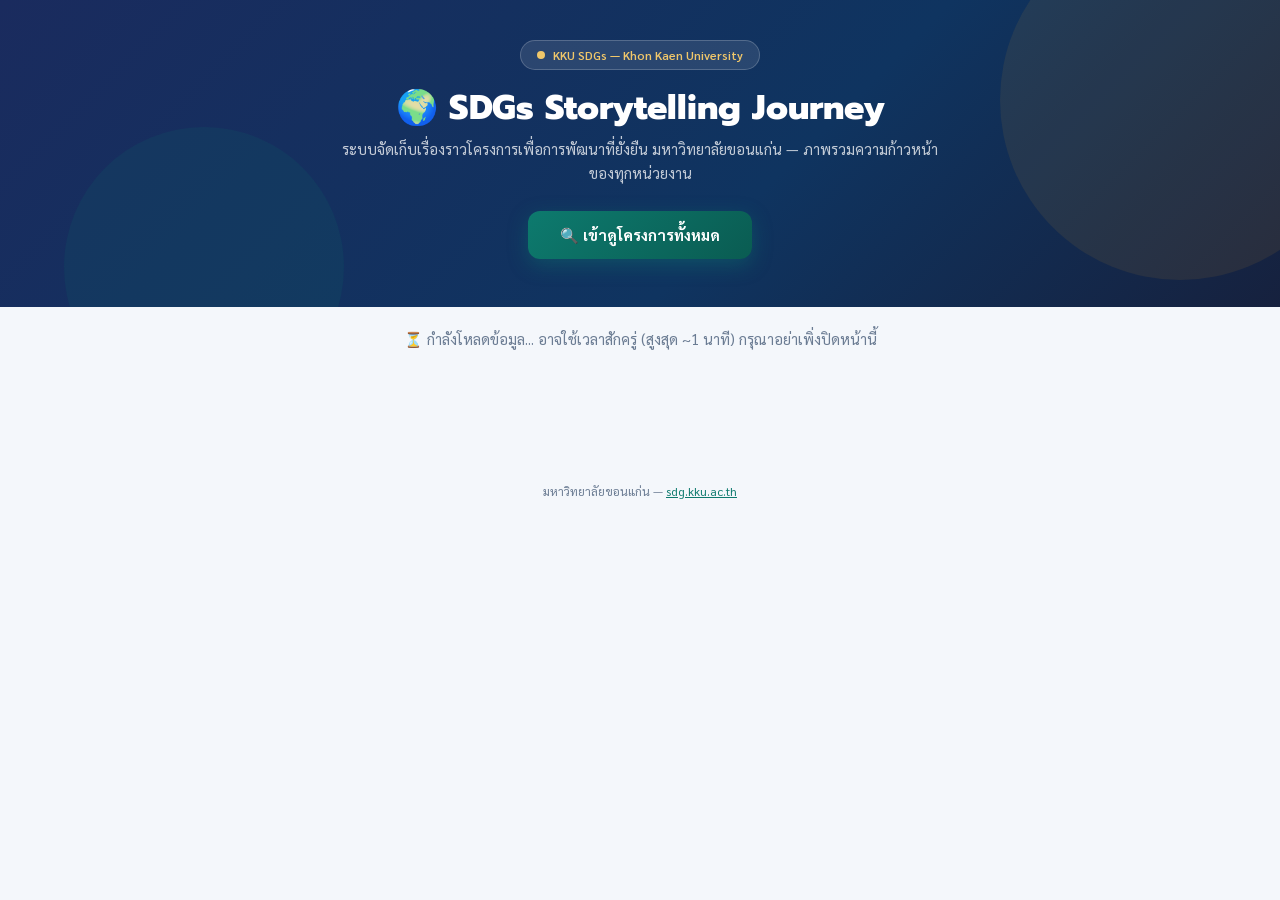
==== commit e12726c9: "Add files via upload" ====
--- a/index.html
+++ b/index.html
@@ -88,14 +88,16 @@
 
 // ── ยิง API แบบลองซ้ำอัตโนมัติ (กัน cold start / โหลดครั้งแรกไม่ทัน) ──
 async function fetchJSONRetry(url, options, onAttempt) {
-  const maxTries = 4;
+  const maxTries = 2;
   let lastErr;
   for (let attempt = 1; attempt <= maxTries; attempt++) {
     if (onAttempt) onAttempt(attempt, maxTries);
     try {
       const controller = new AbortController();
-      const timer = setTimeout(() => controller.abort(), 30000);
-      const res = await fetch(url, Object.assign({ signal: controller.signal }, options || {}));
+      const timer = setTimeout(() => controller.abort(), 90000);
+      // กันแคช: เติมตัวเลขเวลาท้าย URL + no-store เพื่อไม่ให้เบราว์เซอร์ส่งคำตอบเก่า
+      const bustedUrl = url + (url.indexOf('?') >= 0 ? '&' : '?') + '_ts=' + Date.now();
+      const res = await fetch(bustedUrl, Object.assign({ signal: controller.signal, cache: 'no-store' }, options || {}));
       clearTimeout(timer);
       const text = await res.text();
       const trimmed = (text || '').trim();
@@ -103,7 +105,7 @@
       return JSON.parse(trimmed);
     } catch (e) {
       lastErr = e;
-      if (attempt < maxTries) await new Promise(r => setTimeout(r, 2000));
+      if (attempt < maxTries) await new Promise(r => setTimeout(r, 4000));
     }
   }
   throw lastErr;
@@ -112,7 +114,7 @@
 async function loadStats() {
   try {
     const d = await fetchJSONRetry(API_URL + '?action=getStats', null, function(attempt) {
-      const msg = attempt === 1 ? '⏳ กำลังโหลดข้อมูล... กรุณารอสักครู่' : '⏳ กำลังโหลดข้อมูล... (ลองอีกครั้ง ' + attempt + ')';
+      const msg = attempt === 1 ? '⏳ กำลังโหลดข้อมูล... อาจใช้เวลาสักครู่ (สูงสุด ~1 นาที) กรุณาอย่าเพิ่งปิดหน้านี้' : '⏳ กำลังโหลดข้อมูล... (ลองอีกครั้ง ' + attempt + ')';
       document.getElementById('ovContent').innerHTML = '<div class="ov-loading">' + msg + '</div>';
     });
     if (d.status !== 'success') {
